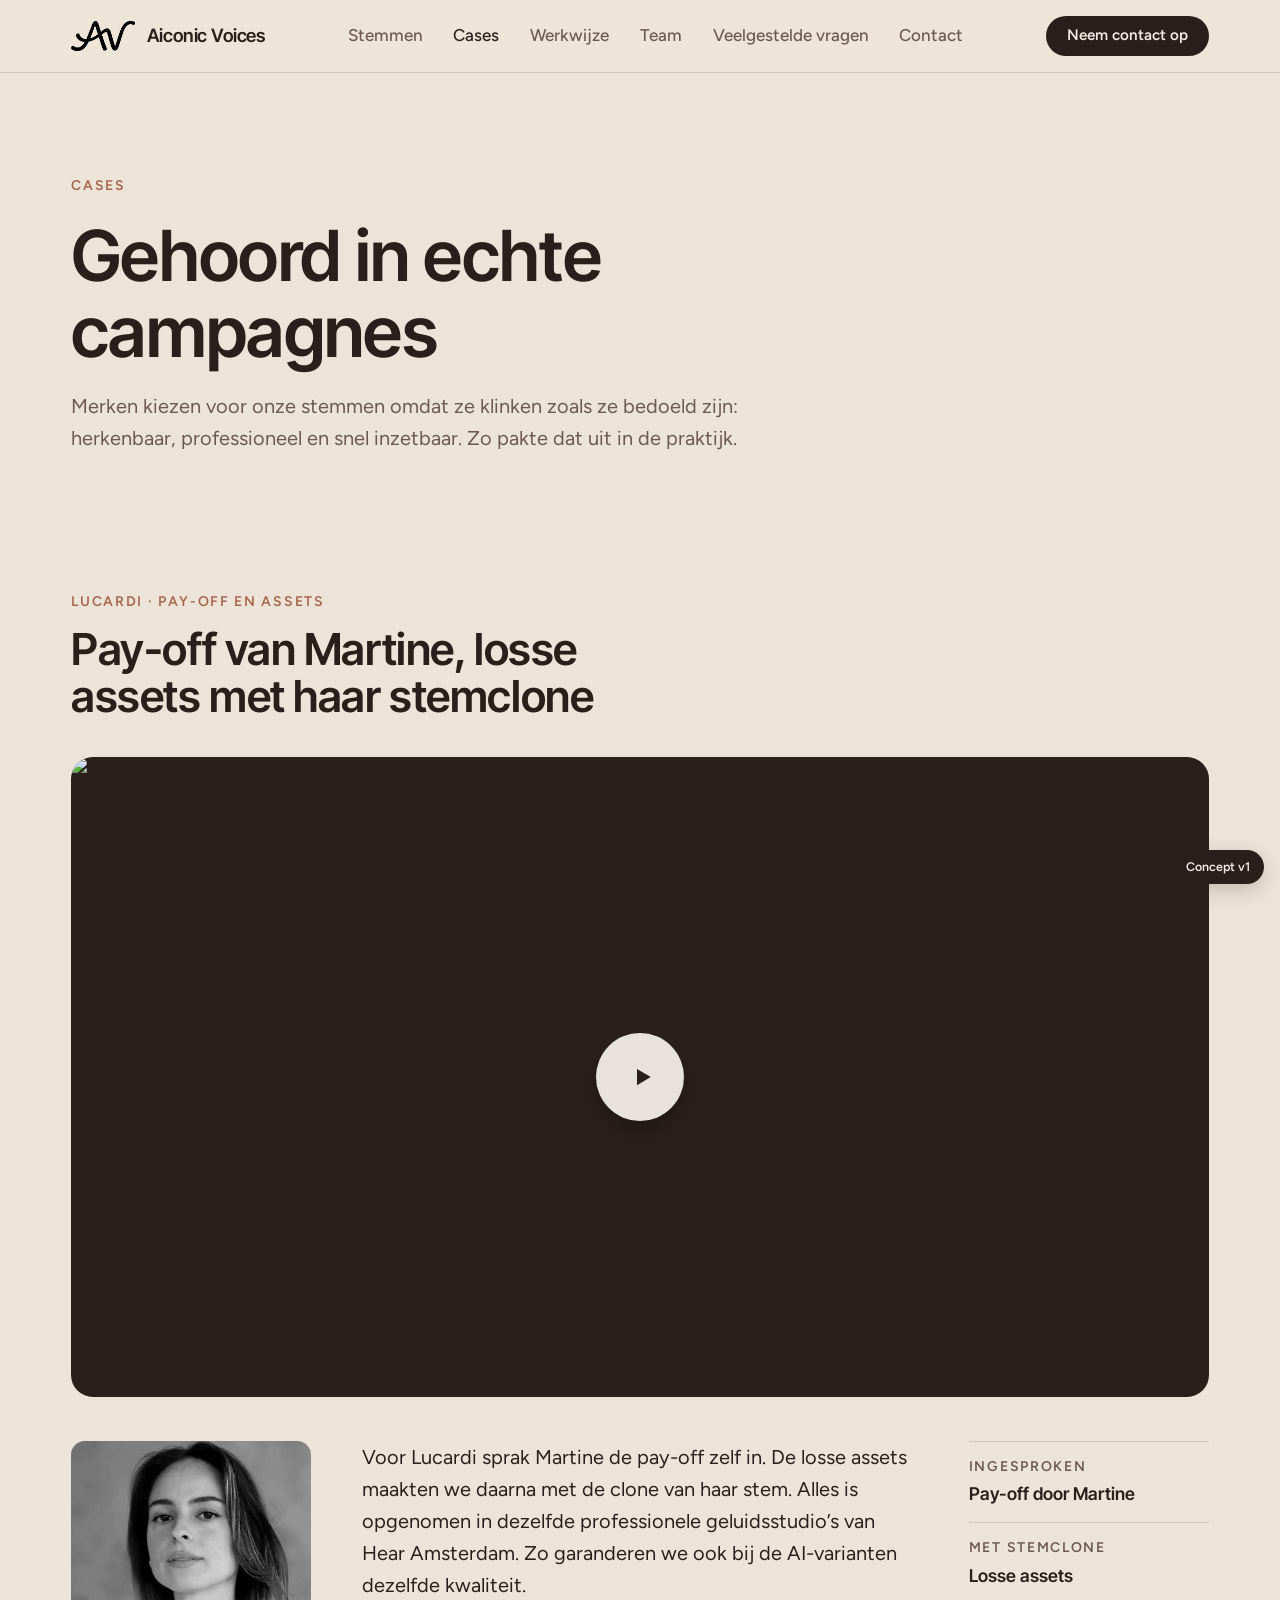
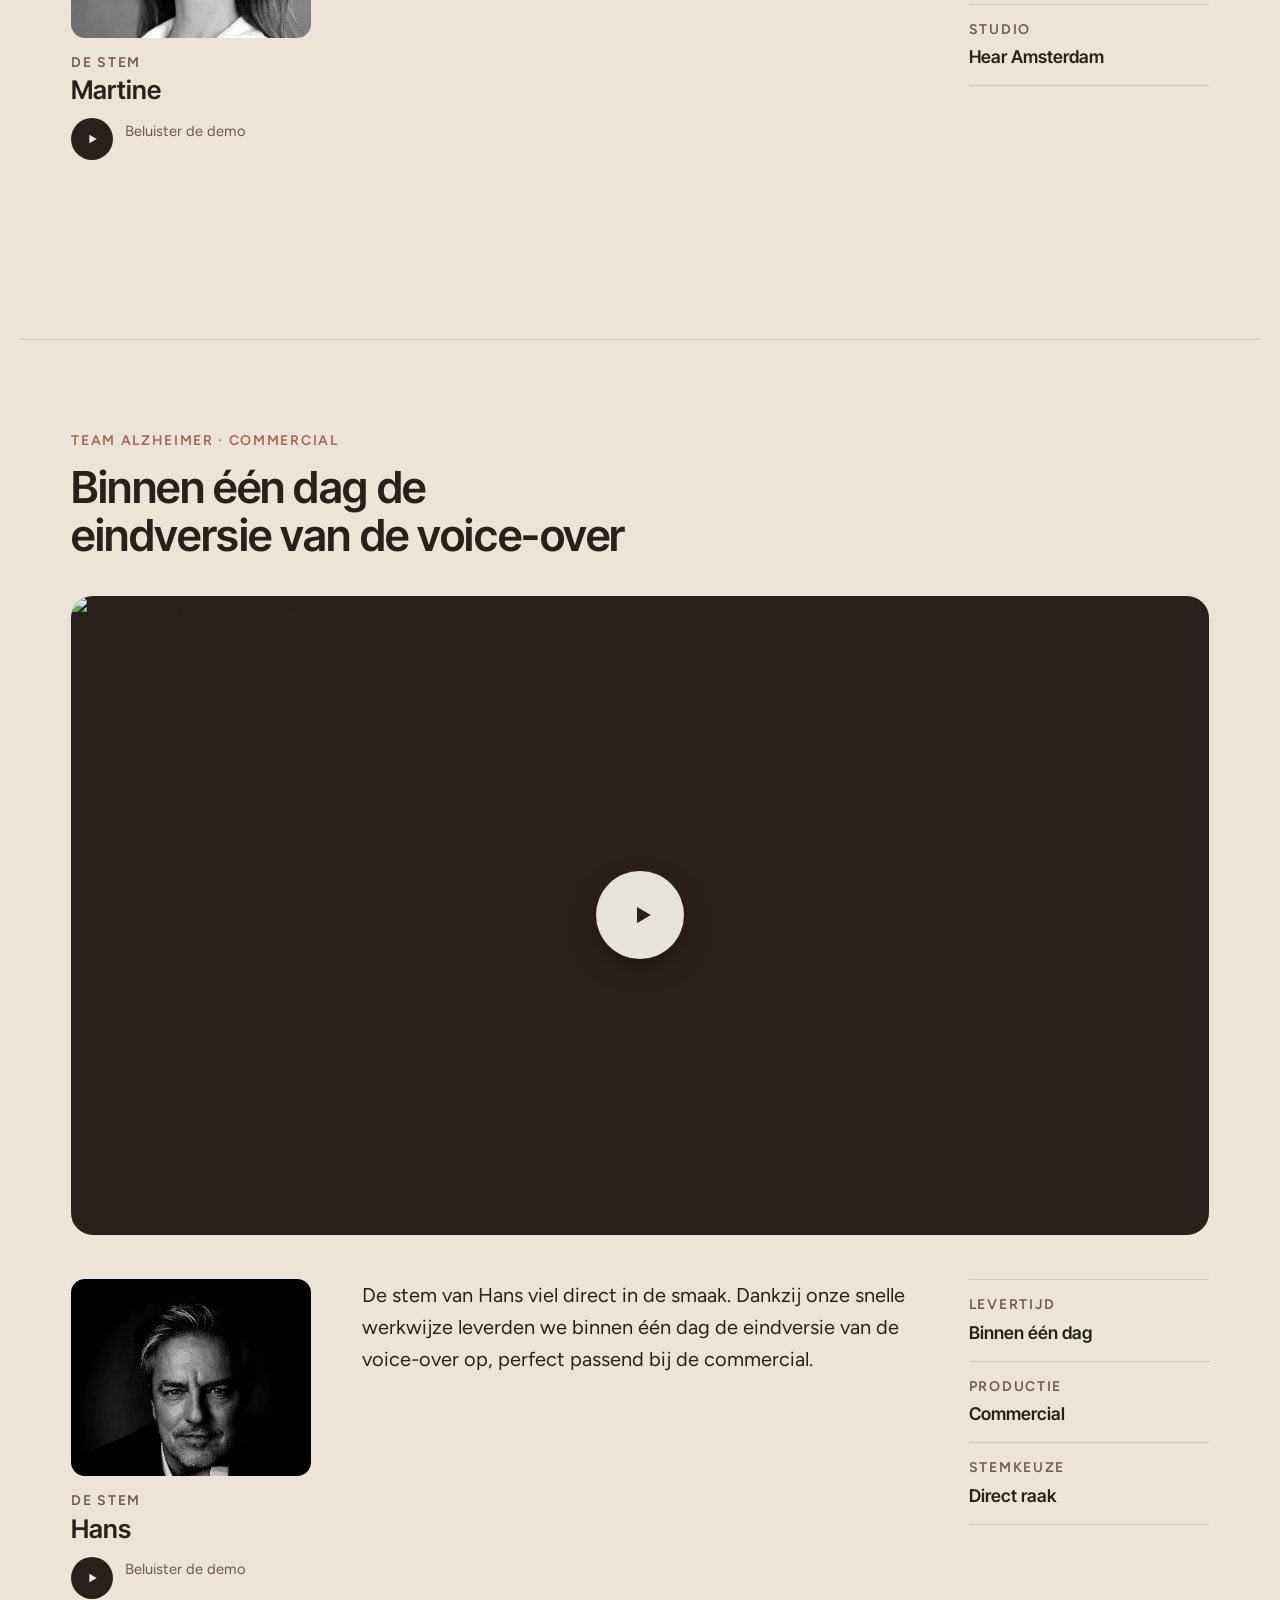
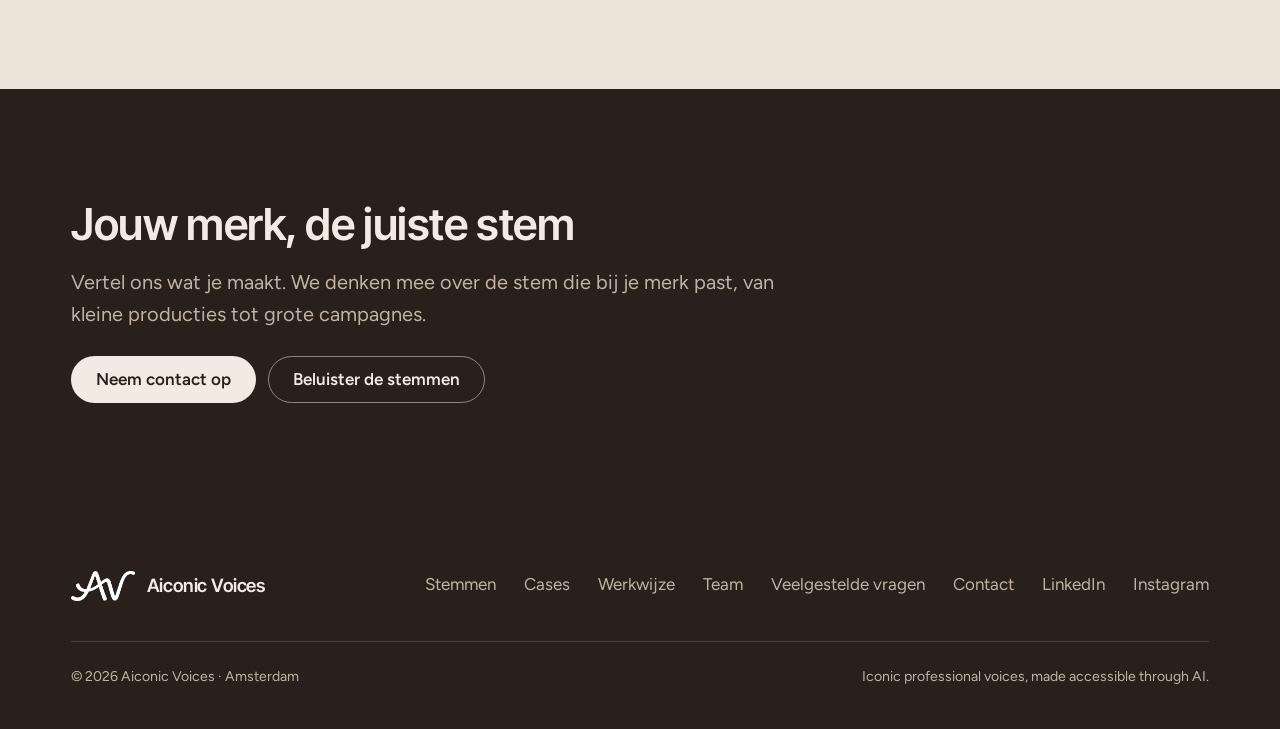
==== cases.html @ bf1f81c1 "Casespagina met Lucardi en Team Alzheimer, plus cases-blok op de homepage - cases.html: video (laadt" ====
<!doctype html>
<html lang="nl">
<head>
  <meta charset="utf-8">
  <meta name="viewport" content="width=device-width, initial-scale=1, viewport-fit=cover">
  <title>Cases · Aiconic Voices</title>
  <meta name="description" content="Cases van Aiconic Voices: zo klinken onze professionele en bekende stemmen in echte campagnes, van Lucardi tot Team Alzheimer.">
  <link rel="canonical" href="https://www.aiconicvoices.com/cases">
  <meta property="og:type" content="website">
  <meta property="og:title" content="Cases · Aiconic Voices">
  <meta property="og:description" content="Zo klinken onze stemmen in echte campagnes.">
  <meta property="og:url" content="https://www.aiconicvoices.com/cases">
  <meta property="og:locale" content="nl_NL">
  <link rel="icon" href="assets/img/logo-av.png">
  <link rel="preconnect" href="https://fonts.googleapis.com">
  <link rel="preconnect" href="https://fonts.gstatic.com" crossorigin>
  <link rel="stylesheet" href="https://fonts.googleapis.com/css2?family=Inter+Tight:wght@500;600&family=Figtree:wght@400;500;600&display=swap">
  <link rel="stylesheet" href="assets/css/style.css">
</head>
<body>
  <header class="site-header">
    <nav class="nav wrap" aria-label="Hoofdmenu">
      <a class="brand" href="index.html" aria-label="Aiconic Voices, naar de homepage">
        <img src="assets/img/logo-av.png" alt="" width="63" height="30">
        <span>Aiconic Voices</span>
      </a>
      <button class="menu-toggle" type="button" aria-expanded="false" aria-controls="nav-links" aria-label="Menu openen">
        <svg width="26" height="26" viewBox="0 0 24 24" fill="none" stroke="currentColor" stroke-width="2" stroke-linecap="round" aria-hidden="true"><path d="M4 7h16M4 12h16M4 17h16"/></svg>
      </button>
      <ul class="nav-links" id="nav-links">
        <li><a href="index.html#stemmen">Stemmen</a></li>
        <li><a href="cases.html" aria-current="page">Cases</a></li>
        <li><a href="index.html#werkwijze">Werkwijze</a></li>
        <li><a href="index.html#team">Team</a></li>
        <li><a href="index.html#faq">Veelgestelde vragen</a></li>
        <li><a href="index.html#contact">Contact</a></li>
      </ul>
      <a class="btn btn-primary" href="index.html#contact">Neem contact op</a>
    </nav>
  </header>

  <main id="top">
    <section class="cases-hero">
      <div class="wrap">
        <p class="eyebrow">Cases</p>
        <h1>Gehoord in echte campagnes</h1>
        <p class="lead">Merken kiezen voor onze stemmen omdat ze klinken zoals ze bedoeld zijn: herkenbaar, professioneel en snel inzetbaar. Zo pakte dat uit in de praktijk.</p>
      </div>
    </section>

    <article class="case" id="lucardi" aria-labelledby="lucardi-title">
      <div class="wrap">
        <header class="case-head">
          <p class="eyebrow">Lucardi · Pay-off en assets</p>
          <h2 id="lucardi-title">Pay-off van Martine, losse assets met haar stemclone</h2>
        </header>
        <div class="case-video video-embed">
          <button type="button" data-yt="2S3ieRgbjfk" aria-label="Speel de video van Lucardi af">
            <img src="https://i.ytimg.com/vi/2S3ieRgbjfk/hqdefault.jpg" alt="Still uit de video van Lucardi" width="480" height="360">
            <span class="video-play" aria-hidden="true"><svg viewBox="0 0 24 24" fill="currentColor" aria-hidden="true"><path d="M8 5.5v13l11-6.5z"/></svg></span>
          </button>
        </div>
        <div class="case-body">
          <figure class="case-voice">
            <img src="assets/img/voices/martine.jpg" alt="Portret van stemacteur Martine" width="270" height="197">
            <figcaption>
              <small>De stem</small>
              <strong>Martine</strong>
              <span class="case-voice-play">
                <button class="play" type="button" data-sample="assets/audio/martine.mp3" aria-label="Beluister de demo van Martine"><svg viewBox="0 0 24 24" fill="currentColor" aria-hidden="true"><path d="M8 5.5v13l11-6.5z"/></svg></button>
                <span class="case-voice-hint">Beluister de demo<span class="voice-status" aria-live="polite"></span></span>
              </span>
            </figcaption>
          </figure>
          <p class="case-text">Voor Lucardi sprak Martine de pay-off zelf in. De losse assets maakten we daarna met de clone van haar stem. Alles is opgenomen in dezelfde professionele geluidsstudio’s van Hear Amsterdam. Zo garanderen we ook bij de AI-varianten dezelfde kwaliteit.</p>
          <dl class="case-facts">
            <div><dt>Ingesproken</dt><dd>Pay-off door Martine</dd></div>
            <div><dt>Met stemclone</dt><dd>Losse assets</dd></div>
            <div><dt>Studio</dt><dd>Hear Amsterdam</dd></div>
          </dl>
        </div>
      </div>
    </article>

    <article class="case" id="alzheimer" aria-labelledby="alzheimer-title">
      <div class="wrap">
        <header class="case-head">
          <p class="eyebrow">Team Alzheimer · Commercial</p>
          <h2 id="alzheimer-title">Binnen één dag de eindversie van de voice-over</h2>
        </header>
        <div class="case-video video-embed">
          <button type="button" data-yt="89syvVfxDOo" aria-label="Speel de video van Team Alzheimer af">
            <img src="https://i.ytimg.com/vi/89syvVfxDOo/hqdefault.jpg" alt="Still uit de video van Team Alzheimer" width="480" height="360">
            <span class="video-play" aria-hidden="true"><svg viewBox="0 0 24 24" fill="currentColor" aria-hidden="true"><path d="M8 5.5v13l11-6.5z"/></svg></span>
          </button>
        </div>
        <div class="case-body">
          <figure class="case-voice">
            <img src="assets/img/voices/hans.jpg" alt="Portret van stemacteur Hans" width="270" height="197">
            <figcaption>
              <small>De stem</small>
              <strong>Hans</strong>
              <span class="case-voice-play">
                <button class="play" type="button" data-sample="assets/audio/hans.mp3" aria-label="Beluister de demo van Hans"><svg viewBox="0 0 24 24" fill="currentColor" aria-hidden="true"><path d="M8 5.5v13l11-6.5z"/></svg></button>
                <span class="case-voice-hint">Beluister de demo<span class="voice-status" aria-live="polite"></span></span>
              </span>
            </figcaption>
          </figure>
          <p class="case-text">De stem van Hans viel direct in de smaak. Dankzij onze snelle werkwijze leverden we binnen één dag de eindversie van de voice-over op, perfect passend bij de commercial.</p>
          <dl class="case-facts">
            <div><dt>Levertijd</dt><dd>Binnen één dag</dd></div>
            <div><dt>Productie</dt><dd>Commercial</dd></div>
            <div><dt>Stemkeuze</dt><dd>Direct raak</dd></div>
          </dl>
        </div>
      </div>
    </article>

    <section class="cases-cta">
      <div class="wrap">
        <h2>Jouw merk, de juiste stem</h2>
        <p>Vertel ons wat je maakt. We denken mee over de stem die bij je merk past, van kleine producties tot grote campagnes.</p>
        <div class="cases-cta-actions">
          <a class="btn btn-light" href="index.html#contact">Neem contact op</a>
          <a class="btn btn-outline-light" href="index.html#stemmen">Beluister de stemmen</a>
        </div>
      </div>
    </section>
  </main>

  <footer class="site-footer">
    <div class="wrap">
      <div class="footer-grid">
        <a class="brand" href="index.html"><img src="assets/img/logo-av.png" alt="" width="63" height="30"><span>Aiconic Voices</span></a>
        <ul class="footer-links">
          <li><a href="index.html#stemmen">Stemmen</a></li>
          <li><a href="cases.html">Cases</a></li>
          <li><a href="index.html#werkwijze">Werkwijze</a></li>
          <li><a href="index.html#team">Team</a></li>
          <li><a href="index.html#faq">Veelgestelde vragen</a></li>
          <li><a href="index.html#contact">Contact</a></li>
          <li><a href="#">LinkedIn</a></li>
          <li><a href="#">Instagram</a></li>
        </ul>
      </div>
      <div class="footer-bottom">
        <span>© 2026 Aiconic Voices · Amsterdam</span>
        <span>Iconic professional voices, made accessible through AI.</span>
      </div>
    </div>
  </footer>

  <div class="concept-pill">Concept v1</div>

  <script src="assets/js/main.js"></script>
</body>
</html>
---- assets/css/style.css ----
/* Aiconic Voices — warm editorial layout: zandkleurige basis, grote zwart-witportretten,
   één donkere 'studio'-band voor de stemmen. Eén bewust licht thema (huisstijl). */
:root {
  --sand: #ede4d9;      /* pagina */
  --linen: #f8f3ed;     /* rustige vlakken */
  --blush: #e3d0c2;     /* zachte accenten, badges */
  --clay: #a8644b;      /* accent (koperroze uit huidige huisstijl, iets dieper voor contrast) */
  --espresso: #2a201b;  /* tekst + donkere band */
  --muted: #6b5a50;     /* secundaire tekst */
  --line: rgba(42, 32, 27, .14);
  --on-dark: #f3ebe3;
  --on-dark-muted: #c2b2a6;

  --font-display: "Inter Tight", "Avenir Next", "Segoe UI", system-ui, sans-serif;
  --font-body: "Figtree", "Avenir Next", "Segoe UI", system-ui, sans-serif;

  --step--1: .875rem;
  --step-0: 1.0625rem;
  --step-1: 1.25rem;
  --step-2: 1.6rem;
  --step-3: clamp(1.9rem, 1.4rem + 2vw, 2.75rem);
  --step-4: clamp(2.4rem, 1.6rem + 3.6vw, 4.4rem);

  --radius: 22px;
  --radius-sm: 14px;
  --gutter: clamp(16px, 4vw, 56px);
  --max: 1240px;
  color-scheme: light;
}

*, *::before, *::after { box-sizing: border-box; }
html { scroll-behavior: smooth; scroll-padding-top: 88px; }
body {
  margin: 0;
  background: var(--sand);
  color: var(--espresso);
  font-family: var(--font-body);
  font-size: var(--step-0);
  line-height: 1.6;
  -webkit-font-smoothing: antialiased;
}
img { max-width: 100%; display: block; }
a { color: inherit; }
h1, h2, h3 {
  font-family: var(--font-display);
  font-weight: 600;
  line-height: 1.08;
  letter-spacing: -.01em;
  margin: 0;
  text-wrap: balance;
}
p { margin: 0; }
:focus-visible { outline: 2px solid var(--clay); outline-offset: 3px; border-radius: 6px; }

.wrap { max-width: var(--max); margin-inline: auto; padding-inline: var(--gutter); }
.section { padding-block: clamp(72px, 10vw, 128px); }
.eyebrow {
  font-size: var(--step--1);
  font-weight: 600;
  letter-spacing: .12em;
  text-transform: uppercase;
  color: var(--clay);
}
.lead { font-size: var(--step-1); color: var(--muted); max-width: 34em; }
.section-head { display: grid; gap: 16px; max-width: 46rem; margin-bottom: clamp(36px, 5vw, 56px); }
.section-head h2 { font-size: var(--step-3); }

/* Buttons */
.btn {
  display: inline-flex; align-items: center; gap: 10px;
  padding: 14px 24px;
  border-radius: 999px;
  font: 600 var(--step-0)/1 var(--font-body);
  text-decoration: none;
  border: 1.5px solid transparent;
  cursor: pointer;
  transition: transform .2s ease, background-color .2s ease, color .2s ease;
}
.btn:hover { transform: translateY(-1px); }
.btn-primary { background: var(--espresso); color: var(--on-dark); }
.btn-primary:hover { background: #3d2f28; }
.btn-ghost { border-color: var(--espresso); color: var(--espresso); background: transparent; }
.btn-ghost:hover { background: var(--espresso); color: var(--on-dark); }
.btn-light { background: var(--on-dark); color: var(--espresso); }

/* Header */
.site-header {
  position: sticky; top: env(safe-area-inset-top, 0px); z-index: 20;
  background: rgba(237, 228, 217, .82);
  backdrop-filter: saturate(1.4) blur(14px);
  -webkit-backdrop-filter: saturate(1.4) blur(14px);
  border-bottom: 1px solid var(--line);
}
.nav { display: flex; align-items: center; justify-content: space-between; gap: 24px; min-height: 72px; }
.brand { display: flex; align-items: center; gap: 12px; text-decoration: none; }
.brand img { height: 30px; width: auto; }
.brand span { font-family: var(--font-display); font-weight: 600; font-size: 1.15rem; letter-spacing: -.01em; }
.nav-links { display: flex; align-items: center; gap: clamp(16px, 2.4vw, 34px); list-style: none; margin: 0; padding: 0; }
.nav-links a { text-decoration: none; font-weight: 500; color: var(--muted); transition: color .2s; }
.nav-links a:hover { color: var(--espresso); }
.nav .btn { padding: 11px 20px; font-size: .95rem; }
.menu-toggle { display: none; background: none; border: 0; padding: 8px; cursor: pointer; color: var(--espresso); }

@media (max-width: 880px) {
  .menu-toggle { display: inline-flex; }
  .nav-links {
    position: absolute; inset: 72px 0 auto 0;
    flex-direction: column; align-items: flex-start; gap: 4px;
    padding: 16px var(--gutter) 24px;
    background: var(--sand); border-bottom: 1px solid var(--line);
  }
  .nav-links:not(.open) { display: none; }
  .nav-links a { display: block; padding: 10px 0; font-size: 1.15rem; color: var(--espresso); }
  .nav > .btn { display: none; }
}

/* Hero */
.hero { padding-block: clamp(48px, 8vw, 104px) clamp(56px, 8vw, 96px); overflow: hidden; }
.hero-grid { display: grid; grid-template-columns: 1.05fr 1fr; gap: clamp(40px, 6vw, 80px); align-items: center; }
.hero-copy { display: grid; gap: 28px; min-width: 0; }
.hero h1 { font-size: var(--step-4); }
.hero h1 em { font-style: normal; color: var(--clay); }
.hero-actions { display: flex; flex-wrap: wrap; gap: 12px; }
.hero-proof {
  display: grid; grid-template-columns: repeat(3, minmax(0, 1fr)); gap: 20px;
  padding: 0; margin: 8px 0 0; list-style: none;
  color: var(--muted); font-size: .92rem; line-height: 1.4;
}
.hero-proof li { padding-top: 12px; border-top: 1px solid rgba(42, 32, 27, .22); }
@media (max-width: 480px) { .hero-proof { gap: 14px; font-size: .88rem; } }

.collage { display: grid; grid-template-columns: repeat(3, 1fr); gap: 14px; height: clamp(420px, 46vw, 600px); min-width: 0; }
.collage-col { display: grid; gap: 14px; align-content: start; }
.collage-col:nth-child(2) { transform: translateY(48px); }
.collage-col:nth-child(3) { transform: translateY(-20px); }
.collage figure { margin: 0; position: relative; aspect-ratio: 4 / 5; overflow: hidden; border-radius: var(--radius); }
/* Twee lagen per plek die om beurten bovenop komen; het zichtbare gezicht wordt nooit verwisseld */
.collage img {
  position: absolute; inset: 0; width: 100%; height: 100%;
  object-fit: cover; filter: grayscale(1) contrast(1.02);
  opacity: 0; transform: scale(1.06);
  transition: opacity 1.1s ease-out, transform 1.4s cubic-bezier(.2, .7, .2, 1);
  will-change: opacity, transform;
  backface-visibility: hidden;
}
.collage img.is-visible { opacity: 1; transform: scale(1); }
.collage img.is-top { z-index: 1; }
.collage img.is-reset { transition: none; }
@media (max-width: 880px) {
  .hero-grid { grid-template-columns: 1fr; }
  .collage { height: auto; }
  .collage-col:nth-child(2), .collage-col:nth-child(3) { transform: none; }
}

/* Proof strip */
.strip { border-block: 1px solid var(--line); background: var(--linen); }
.strip-inner { display: grid; grid-template-columns: repeat(3, 1fr); }
.strip-item { padding: 28px clamp(16px, 3vw, 36px); display: grid; gap: 4px; }
.strip-item + .strip-item { border-left: 1px solid var(--line); }
.strip-item strong { font-family: var(--font-display); font-size: var(--step-1); font-weight: 600; }
.strip-item span { color: var(--muted); font-size: .95rem; }
@media (max-width: 760px) {
  .strip-inner { grid-template-columns: 1fr; }
  .strip-item + .strip-item { border-left: 0; border-top: 1px solid var(--line); }
}

/* Voices (dark studio band) */
.voices { background: var(--espresso); color: var(--on-dark); }
.voices .eyebrow { color: #d9a48c; }
.voices .lead { color: var(--on-dark-muted); }
.voice-grid { display: grid; grid-template-columns: repeat(auto-fill, minmax(165px, 1fr)); gap: 18px; }
.voice { position: relative; margin: 0; border-radius: var(--radius-sm); overflow: hidden; background: #3a2e28; }
.voice img { width: 100%; aspect-ratio: 4 / 5; object-fit: cover; filter: grayscale(1); transition: transform .5s ease, filter .5s ease; }
.voice:hover img { transform: scale(1.04); filter: grayscale(.6) sepia(.15); }
.voice-meta {
  position: absolute; inset: auto 0 0 0;
  display: flex; align-items: center; justify-content: space-between; gap: 8px;
  padding: 36px 14px 14px;
  background: linear-gradient(to top, rgba(28, 21, 18, .88), rgba(28, 21, 18, 0));
}
.voice-name { font-family: var(--font-display); font-weight: 600; font-size: 1.1rem; color: #fff; }
.voice-status { display: block; font-size: .75rem; color: var(--on-dark-muted); min-height: 1em; }
.play {
  flex: none; width: 42px; height: 42px; border-radius: 50%;
  display: grid; place-items: center;
  background: var(--on-dark); color: var(--espresso); border: 0; cursor: pointer;
  transition: transform .2s ease, background-color .2s ease;
}
.play:hover { transform: scale(1.08); background: #fff; }
.play svg { width: 16px; height: 16px; }
.voice-cta {
  border-radius: var(--radius-sm); border: 1.5px dashed rgba(243, 235, 227, .35);
  display: grid; align-content: end; gap: 10px; padding: 20px;
  aspect-ratio: 4 / 5; text-decoration: none;
  transition: border-color .2s, background-color .2s;
}
.voice-cta:hover { border-color: var(--on-dark); background: rgba(243, 235, 227, .06); }
.voice-cta strong { font-family: var(--font-display); font-size: 1.2rem; line-height: 1.2; }
.voice-cta span { color: var(--on-dark-muted); font-size: .9rem; }
.voices-foot { margin-top: 40px; display: flex; flex-wrap: wrap; align-items: center; justify-content: space-between; gap: 16px; color: var(--on-dark-muted); }
.voices-foot p { max-width: 36em; }

/* Cases: teaser op de homepage */
.proof-head { display: flex; flex-wrap: wrap; align-items: end; justify-content: space-between; gap: 20px; max-width: none; }
.proof-head > div { display: grid; gap: 16px; }
.case-cards { display: grid; grid-template-columns: repeat(2, minmax(0, 1fr)); gap: 22px; }
.case-card {
  display: grid; grid-template-rows: auto 1fr;
  background: var(--linen); border-radius: var(--radius); overflow: hidden;
  text-decoration: none; color: var(--espresso);
  transition: transform .3s ease, box-shadow .3s ease;
}
.case-card:hover { transform: translateY(-3px); box-shadow: 0 18px 40px -24px rgba(42, 32, 27, .45); }
.case-card-media { position: relative; aspect-ratio: 16 / 9; overflow: hidden; background: var(--espresso); }
.case-card-media img { width: 100%; height: 100%; object-fit: cover; transition: transform .6s ease; }
.case-card:hover .case-card-media img { transform: scale(1.03); }
.case-card-body { display: grid; gap: 6px; padding: 22px 26px 26px; align-content: start; }
.case-card-voice { display: inline-flex; align-items: center; gap: 10px; color: var(--muted); font-size: .9rem; margin-bottom: 6px; }
.case-card-voice img { width: 34px; height: 34px; border-radius: 50%; object-fit: cover; filter: grayscale(1); }
.case-card strong { font-family: var(--font-display); font-weight: 600; font-size: var(--step-2); line-height: 1.1; }
.case-card-title { color: var(--muted); }
.case-card-link { margin-top: 10px; font-weight: 600; color: var(--clay); }
.case-card-link::after { content: " \2192"; transition: margin-left .2s ease; }
.case-card:hover .case-card-link::after { margin-left: 4px; }
@media (max-width: 760px) { .case-cards { grid-template-columns: 1fr; } }

/* Gedeeld: videoknop */
.video-play {
  position: absolute; left: 50%; top: 50%; transform: translate(-50%, -50%);
  width: 68px; height: 68px; border-radius: 50%;
  display: grid; place-items: center;
  background: rgba(248, 243, 237, .92); color: var(--espresso);
  box-shadow: 0 10px 30px -10px rgba(0, 0, 0, .5);
  transition: transform .25s ease;
}
.video-play svg { width: 24px; height: 24px; margin-left: 3px; }

/* Casespagina */
.nav-links a[aria-current="page"] { color: var(--espresso); }
.cases-hero { padding-block: clamp(56px, 8vw, 104px) clamp(24px, 4vw, 48px); }
.cases-hero .wrap { display: grid; gap: 20px; }
.cases-hero h1 { font-size: var(--step-4); max-width: 13ch; }
.case { padding-block: clamp(48px, 7vw, 96px); }
.case + .case .wrap { border-top: 1px solid var(--line); padding-top: clamp(48px, 7vw, 96px); }
.case-head { display: grid; gap: 12px; max-width: 46rem; margin-bottom: clamp(24px, 3vw, 36px); }
.case-head h2 { font-size: var(--step-3); }
.case-video { position: relative; aspect-ratio: 16 / 9; border-radius: var(--radius); overflow: hidden; background: var(--espresso); }
.case-video button { all: unset; position: absolute; inset: 0; cursor: pointer; }
.case-video button img { width: 100%; height: 100%; object-fit: cover; transition: transform .8s ease, filter .4s ease; }
.case-video button:hover img { transform: scale(1.02); filter: brightness(.92); }
.case-video button:hover .video-play { transform: translate(-50%, -50%) scale(1.08); }
.case-video button:focus-visible { outline: 3px solid var(--clay); outline-offset: -3px; border-radius: var(--radius); }
.case-video .video-play { width: 88px; height: 88px; }
.case-video .video-play svg { width: 30px; height: 30px; }
.case-video iframe { position: absolute; inset: 0; width: 100%; height: 100%; border: 0; }
.case-body { display: grid; grid-template-columns: 240px minmax(0, 1fr) 240px; gap: clamp(28px, 4vw, 56px); margin-top: clamp(28px, 4vw, 44px); align-items: start; }
.case-voice { margin: 0; display: grid; gap: 14px; }
.case-voice img { width: 100%; aspect-ratio: 4 / 5; object-fit: cover; border-radius: var(--radius-sm); filter: grayscale(1); }
.case-voice figcaption { display: grid; gap: 2px; }
.case-voice small { font-size: var(--step--1); letter-spacing: .12em; text-transform: uppercase; color: var(--muted); font-weight: 600; }
.case-voice strong { font-family: var(--font-display); font-weight: 600; font-size: var(--step-2); line-height: 1.1; }
.case-voice-play { display: flex; align-items: center; gap: 12px; margin-top: 12px; }
.case-voice .play { background: var(--espresso); color: var(--on-dark); }
.case-voice .play:hover { background: #3d2f28; }
.case-voice-hint { display: grid; font-size: .92rem; color: var(--muted); }
.case-voice-hint .voice-status { font-size: .8rem; color: var(--clay); min-height: 1.2em; }
.case-text { font-size: var(--step-1); line-height: 1.6; max-width: 36em; }
.case-facts { margin: 0; display: grid; }
.case-facts div { padding: 14px 0; border-top: 1px solid var(--line); display: grid; gap: 2px; }
.case-facts div:last-child { border-bottom: 1px solid var(--line); }
.case-facts dt { font-size: var(--step--1); letter-spacing: .12em; text-transform: uppercase; color: var(--muted); font-weight: 600; }
.case-facts dd { margin: 0; font-family: var(--font-display); font-weight: 600; font-size: 1.1rem; }
@media (max-width: 1000px) {
  .case-body { grid-template-columns: 200px minmax(0, 1fr); }
  .case-facts { grid-column: 1 / -1; grid-template-columns: repeat(3, minmax(0, 1fr)); gap: 0 20px; }
  .case-facts div:last-child { border-bottom: 0; }
}
@media (max-width: 620px) {
  .case-body { grid-template-columns: 1fr; }
  .case-voice { grid-template-columns: 112px 1fr; align-items: end; }
  .case-facts { grid-template-columns: 1fr; }
  .case-facts div:last-child { border-bottom: 1px solid var(--line); }
  .case-video .video-play { width: 64px; height: 64px; }
}
.cases-cta { background: var(--espresso); color: var(--on-dark); padding-block: clamp(64px, 9vw, 112px); }
.cases-cta .wrap { display: grid; gap: 18px; }
.cases-cta h2 { font-size: var(--step-3); }
.cases-cta p { color: var(--on-dark-muted); max-width: 36em; font-size: var(--step-1); }
.cases-cta-actions { display: flex; flex-wrap: wrap; gap: 12px; margin-top: 8px; }
.btn-outline-light { border-color: rgba(243, 235, 227, .5); color: var(--on-dark); }
.btn-outline-light:hover { background: var(--on-dark); color: var(--espresso); }

/* Scrollen: video en tekst landen zacht in beeld (alleen waar de browser dit ondersteunt) */
@supports (animation-timeline: view()) {
  @media (prefers-reduced-motion: no-preference) {
    .case-video { animation: case-settle linear both; animation-timeline: view(); animation-range: entry 0% cover 35%; }
    .case-body > * { animation: case-rise linear both; animation-timeline: view(); animation-range: entry 0% cover 25%; }
    .case-card { animation: case-rise linear both; animation-timeline: view(); animation-range: entry 0% cover 25%; }
    @keyframes case-settle { from { transform: scale(.92); opacity: .5; } to { transform: none; opacity: 1; } }
    @keyframes case-rise { from { transform: translateY(28px); opacity: 0; } to { transform: none; opacity: 1; } }
  }
}

/* Snijvlak: twee overlappende cirkels, de overlap kleurt vanzelf dieper */
.venn {
  --size: min(460px, 48%);
  --overlap: calc(var(--size) * .3);
  position: relative;
  display: flex; justify-content: center; align-items: center;
}
.venn-circle {
  width: var(--size); aspect-ratio: 1; border-radius: 50%;
  display: grid; place-items: center;
  flex: none;
}
.venn-a { background: rgba(168, 100, 75, .12); border: 1.5px solid rgba(168, 100, 75, .55); }
.venn-b { background: rgba(42, 32, 27, .07); border: 1.5px solid rgba(42, 32, 27, .35); margin-left: calc(var(--overlap) * -1); }
.venn-content { display: grid; gap: 14px; text-align: center; width: 52%; }
.venn-a .venn-content { margin-right: 22%; }
.venn-b .venn-content { margin-left: 22%; }
.venn h3 { font-size: var(--step-1); }
.venn ul { list-style: none; margin: 0; padding: 0; display: grid; gap: 4px; color: var(--muted); }
.venn-core {
  position: absolute; left: 50%; top: 50%; transform: translate(-50%, -50%);
  display: grid; justify-items: center; gap: 8px;
  text-align: center;
}
.venn-core img { height: 22px; width: auto; }
.venn-core strong { font-family: var(--font-display); font-weight: 600; font-size: .95rem; line-height: 1.15; max-width: 7em; }
@media (max-width: 760px) {
  .venn { --size: min(340px, 100%); flex-direction: column; }
  .venn-b { margin-left: 0; margin-top: calc(var(--overlap) * -1); }
  .venn-content { width: 70%; gap: 10px; }
  .venn-a .venn-content { margin: 0 0 24% 0; }
  .venn-b .venn-content { margin: 24% 0 0 0; }
  .venn ul { display: flex; flex-wrap: wrap; justify-content: center; gap: 2px 14px; font-size: .95rem; }
}

/* Steps */
.steps { display: grid; grid-template-columns: repeat(4, 1fr); gap: 18px; list-style: none; padding: 0; margin: 0; counter-reset: step; }
.step { background: var(--linen); border-radius: var(--radius); padding: 28px 24px 30px; display: grid; gap: 10px; align-content: start; counter-increment: step; }
.step::before {
  content: counter(step);
  width: 38px; height: 38px; border-radius: 50%;
  display: grid; place-items: center;
  background: var(--blush); color: var(--espresso);
  font: 600 1rem/1 var(--font-display);
  margin-bottom: 8px;
}
.step h3 { font-size: var(--step-1); }
.step p { color: var(--muted); font-size: .98rem; }
@media (max-width: 960px) { .steps { grid-template-columns: repeat(2, 1fr); } }
@media (max-width: 560px) { .steps { grid-template-columns: 1fr; } }

/* Audiences */
.audiences { display: grid; grid-template-columns: 1fr 1fr; gap: 22px; margin-top: clamp(56px, 8vw, 96px); }
.audience { background: var(--linen); border-radius: var(--radius); overflow: hidden; display: grid; grid-template-rows: auto 1fr; min-width: 0; }
.audience-photos { display: grid; grid-template-columns: repeat(3, 1fr); height: 200px; }
.audience-photos img { width: 100%; height: 100%; object-fit: cover; filter: grayscale(1); }
.audience-body { padding: clamp(24px, 3.5vw, 40px); display: grid; gap: 16px; align-content: start; }
.audience h3 { font-size: var(--step-2); }
.audience > .audience-body > p { color: var(--muted); }
.checks { list-style: none; padding: 0; margin: 8px 0 0; display: grid; gap: 14px; }
.checks li { display: grid; grid-template-columns: 24px 1fr; gap: 12px; }
.checks li::before {
  content: ""; width: 22px; height: 22px; margin-top: 2px; border-radius: 50%;
  background: var(--blush) url("data:image/svg+xml,%3Csvg xmlns='http://www.w3.org/2000/svg' viewBox='0 0 24 24' fill='none' stroke='%232a201b' stroke-width='3' stroke-linecap='round' stroke-linejoin='round'%3E%3Cpath d='M6 12.5l4 4 8-9'/%3E%3C/svg%3E") center / 13px no-repeat;
}
.checks strong { display: block; font-weight: 600; }
.checks span { color: var(--muted); font-size: .97rem; }
.audience .btn { justify-self: start; margin-top: 8px; }
@media (max-width: 860px) { .audiences { grid-template-columns: 1fr; } }

/* Certified by Owner */
.certified { background: var(--blush); }
.certified-grid { display: grid; grid-template-columns: .9fr 1.1fr; gap: clamp(32px, 6vw, 80px); align-items: start; }
.seal {
  width: 132px; height: 132px; border-radius: 50%;
  border: 1.5px solid var(--espresso);
  display: grid; place-items: center; text-align: center;
  font: 600 .78rem/1.25 var(--font-body); letter-spacing: .14em; text-transform: uppercase;
  margin-bottom: 28px;
}
.seal img { height: 34px; width: auto; margin: 0 auto 6px; }
.certified h2 { font-size: var(--step-3); margin-bottom: 18px; }
.certified .lead { color: #5a4a41; }
.values { display: grid; gap: 0; }
.value { padding: 24px 0; border-top: 1px solid rgba(42, 32, 27, .2); display: grid; grid-template-columns: 180px 1fr; gap: 20px; }
.value:last-child { border-bottom: 1px solid rgba(42, 32, 27, .2); }
.value h3 { font-size: var(--step-1); }
.value p { color: #5a4a41; }
@media (max-width: 860px) {
  .certified-grid { grid-template-columns: 1fr; }
  .value { grid-template-columns: 1fr; gap: 6px; }
}

/* Team */
.team-grid { display: grid; grid-template-columns: repeat(5, 1fr); gap: 18px; }
.member { margin: 0; display: grid; gap: 14px; align-content: start; }
.member img { width: 100%; aspect-ratio: 4 / 5; object-fit: cover; border-radius: var(--radius); filter: grayscale(1); }
.member figcaption { display: grid; gap: 2px; }
.member strong { font-family: var(--font-display); font-weight: 600; font-size: 1.12rem; }
.member span { color: var(--muted); font-size: .92rem; }
.member a { font-size: .88rem; font-weight: 600; color: var(--clay); text-decoration: none; margin-top: 4px; }
.member a:hover { text-decoration: underline; }
@media (max-width: 1000px) { .team-grid { grid-template-columns: repeat(3, 1fr); } }
@media (max-width: 620px) { .team-grid { grid-template-columns: repeat(2, 1fr); } }

/* FAQ */
.faq { background: var(--linen); }
.faq-grid { display: grid; grid-template-columns: .8fr 1.2fr; gap: clamp(32px, 6vw, 88px); align-items: start; }
.faq-aside { position: sticky; top: 104px; display: grid; gap: 18px; }
.faq-aside h2 { font-size: var(--step-3); }
.faq-aside p { color: var(--muted); }
.faq-group + .faq-group { margin-top: 40px; }
.faq-group h3 { font-size: var(--step--1); font-family: var(--font-body); letter-spacing: .12em; text-transform: uppercase; color: var(--clay); margin-bottom: 8px; }
details { border-bottom: 1px solid var(--line); }
summary {
  list-style: none; cursor: pointer;
  display: flex; justify-content: space-between; align-items: center; gap: 20px;
  padding: 20px 0;
  font-family: var(--font-display); font-size: 1.18rem; font-weight: 500; line-height: 1.3;
}
summary::-webkit-details-marker { display: none; }
summary::after {
  content: ""; flex: none; width: 30px; height: 30px; border-radius: 50%;
  background: var(--blush) url("data:image/svg+xml,%3Csvg xmlns='http://www.w3.org/2000/svg' viewBox='0 0 24 24' fill='none' stroke='%232a201b' stroke-width='2.5' stroke-linecap='round'%3E%3Cpath d='M12 6v12M6 12h12'/%3E%3C/svg%3E") center / 14px no-repeat;
  transition: transform .25s ease;
}
details[open] summary::after { transform: rotate(45deg); }
details > div { padding: 0 48px 24px 0; color: var(--muted); display: grid; gap: 12px; max-width: 40em; }
@media (max-width: 860px) {
  .faq-grid { grid-template-columns: 1fr; }
  .faq-aside { position: static; }
  details > div { padding-right: 0; }
}

/* Contact */
.contact-grid { display: grid; grid-template-columns: 1fr 1.1fr; gap: clamp(32px, 6vw, 80px); }
.contact-info { display: grid; gap: 28px; align-content: start; }
.contact-info h2 { font-size: var(--step-3); }
.contact-list { list-style: none; padding: 0; margin: 0; display: grid; gap: 18px; }
.contact-list li { display: grid; gap: 2px; }
.contact-list small { font-size: var(--step--1); letter-spacing: .12em; text-transform: uppercase; color: var(--muted); font-weight: 600; }
.contact-list a, .contact-list span { font-size: var(--step-1); text-decoration: none; }
.contact-list a:hover { color: var(--clay); }
.form { background: var(--linen); border-radius: var(--radius); padding: clamp(24px, 4vw, 44px); display: grid; gap: 18px; }
.form-row { display: grid; grid-template-columns: 1fr 1fr; gap: 18px; }
.field { display: grid; gap: 6px; min-width: 0; }
.field label { font-weight: 600; font-size: .92rem; }
.field input, .field select, .field textarea {
  font: inherit; color: var(--espresso);
  background: #fff; border: 1.5px solid var(--line); border-radius: 12px;
  padding: 12px 14px; width: 100%;
  transition: border-color .2s;
}
.field input:focus, .field select:focus, .field textarea:focus { outline: none; border-color: var(--clay); }
.field textarea { min-height: 130px; resize: vertical; }
.form .btn { justify-self: start; }
.form-note { font-size: .9rem; color: var(--muted); }
@media (max-width: 860px) { .contact-grid { grid-template-columns: 1fr; } }
@media (max-width: 520px) { .form-row { grid-template-columns: 1fr; } }

/* Footer */
.site-footer { background: var(--espresso); color: var(--on-dark-muted); padding-block: 56px 40px; }
.footer-grid { display: flex; flex-wrap: wrap; justify-content: space-between; gap: 32px; }
.site-footer .brand img { filter: invert(1) brightness(1.6); }
.site-footer .brand span { color: var(--on-dark); }
.footer-links { display: flex; flex-wrap: wrap; gap: 12px 28px; list-style: none; padding: 0; margin: 0; }
.footer-links a { text-decoration: none; }
.footer-links a:hover { color: var(--on-dark); }
.footer-bottom { margin-top: 40px; padding-top: 24px; border-top: 1px solid rgba(243, 235, 227, .15); display: flex; flex-wrap: wrap; justify-content: space-between; gap: 12px; font-size: .88rem; }

/* Concept label */
.concept-pill {
  position: fixed; right: 16px; bottom: calc(16px + env(safe-area-inset-bottom, 0px)); z-index: 30;
  background: var(--espresso); color: var(--on-dark);
  font-size: .78rem; font-weight: 600; padding: 7px 14px; border-radius: 999px;
  box-shadow: 0 6px 20px rgba(42, 32, 27, .2);
}

/* Motion */
@media (prefers-reduced-motion: no-preference) {
  .collage figure { animation: rise .9s cubic-bezier(.2, .7, .2, 1) both; }
  .collage-col:nth-child(2) figure { animation-delay: .12s; }
  .collage-col:nth-child(3) figure { animation-delay: .24s; }
  @keyframes rise { from { transform: translateY(18px); } to { transform: none; } }
}
@media (prefers-reduced-motion: reduce) {
  html { scroll-behavior: auto; }
  *, *::before, *::after { transition: none !important; animation: none !important; }
}
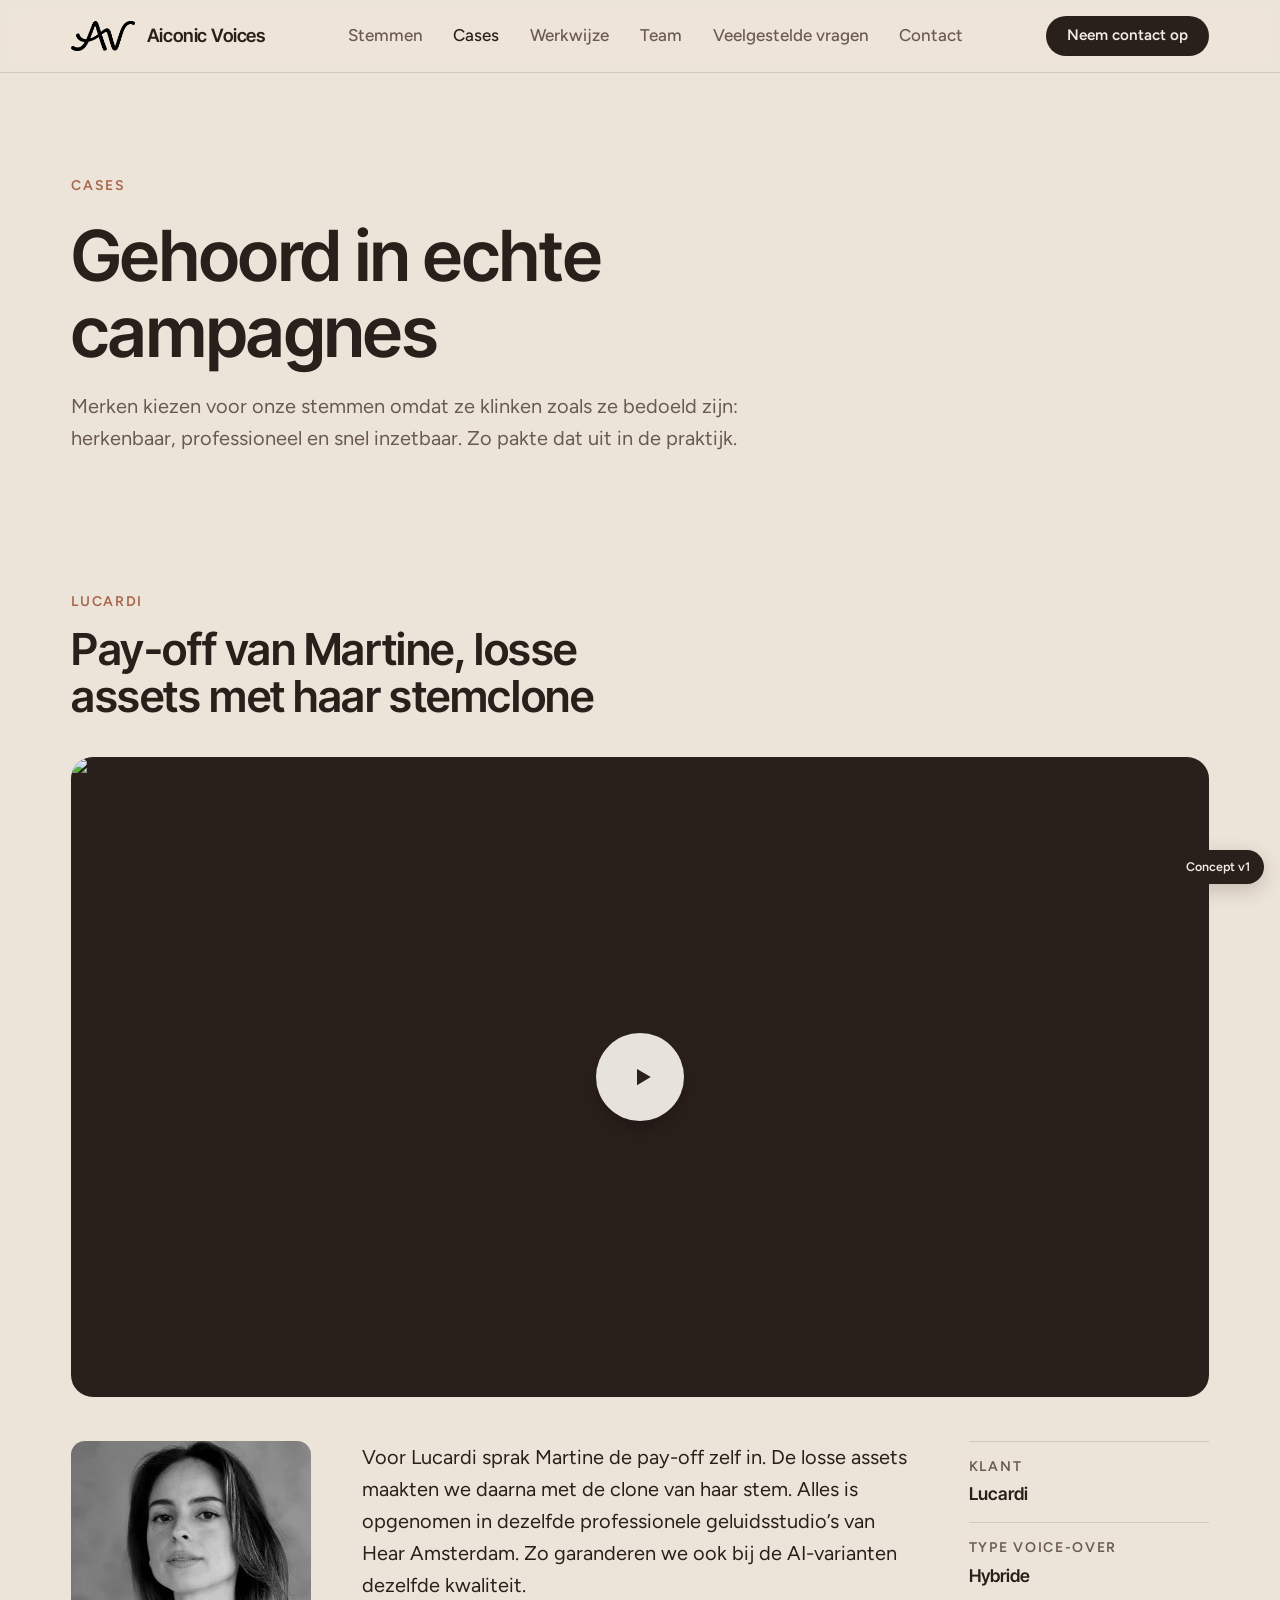
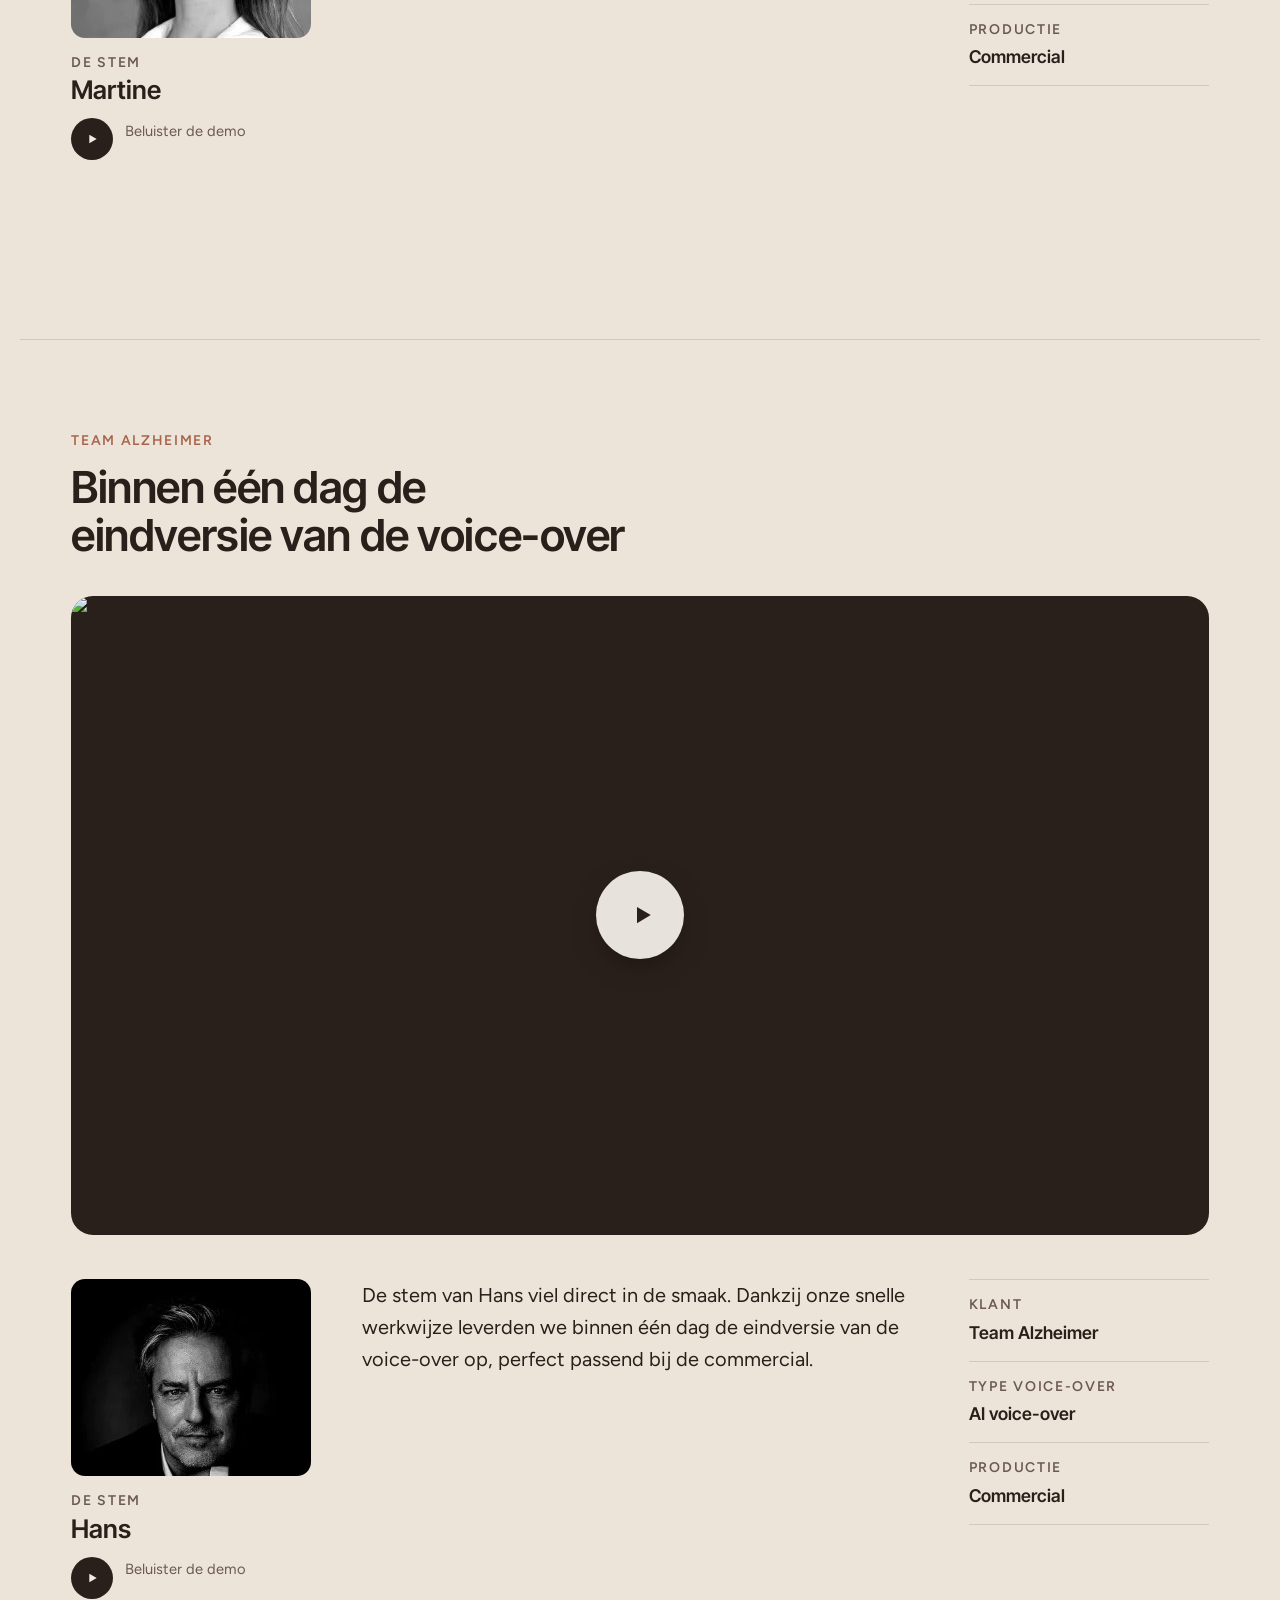
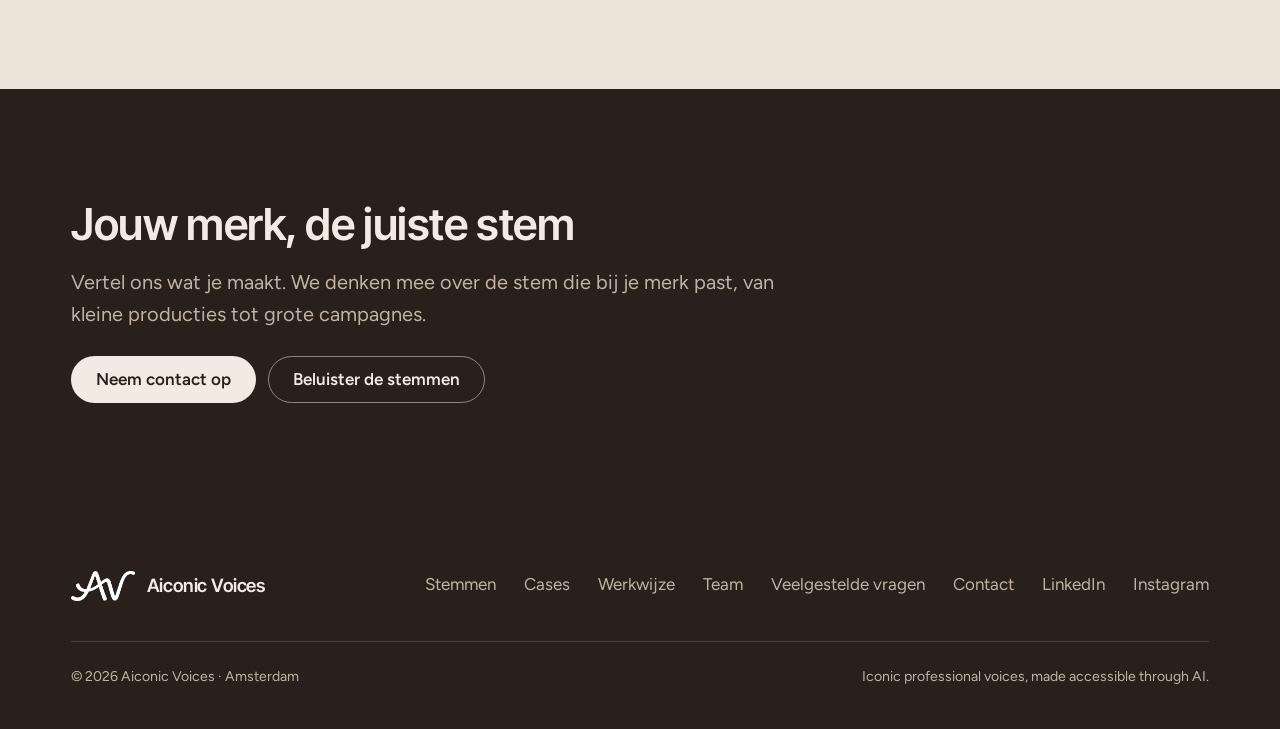
==== commit 339b19a3: "Cases: kenmerken consistent (klant, type voice-over, productie) Co-Authored-By: Claude Opus 5.5 <nor" ====
--- a/cases.html
+++ b/cases.html
@@ -51,7 +51,7 @@
     <article class="case" id="lucardi" aria-labelledby="lucardi-title">
       <div class="wrap">
         <header class="case-head">
-          <p class="eyebrow">Lucardi · Pay-off en assets</p>
+          <p class="eyebrow">Lucardi</p>
           <h2 id="lucardi-title">Pay-off van Martine, losse assets met haar stemclone</h2>
         </header>
         <div class="case-video video-embed">
@@ -74,9 +74,9 @@
           </figure>
           <p class="case-text">Voor Lucardi sprak Martine de pay-off zelf in. De losse assets maakten we daarna met de clone van haar stem. Alles is opgenomen in dezelfde professionele geluidsstudio’s van Hear Amsterdam. Zo garanderen we ook bij de AI-varianten dezelfde kwaliteit.</p>
           <dl class="case-facts">
-            <div><dt>Ingesproken</dt><dd>Pay-off door Martine</dd></div>
-            <div><dt>Met stemclone</dt><dd>Losse assets</dd></div>
-            <div><dt>Studio</dt><dd>Hear Amsterdam</dd></div>
+            <div><dt>Klant</dt><dd>Lucardi</dd></div>
+            <div><dt>Type voice-over</dt><dd>Hybride</dd></div>
+            <div><dt>Productie</dt><dd>Commercial</dd></div>
           </dl>
         </div>
       </div>
@@ -85,7 +85,7 @@
     <article class="case" id="alzheimer" aria-labelledby="alzheimer-title">
       <div class="wrap">
         <header class="case-head">
-          <p class="eyebrow">Team Alzheimer · Commercial</p>
+          <p class="eyebrow">Team Alzheimer</p>
           <h2 id="alzheimer-title">Binnen één dag de eindversie van de voice-over</h2>
         </header>
         <div class="case-video video-embed">
@@ -108,9 +108,9 @@
           </figure>
           <p class="case-text">De stem van Hans viel direct in de smaak. Dankzij onze snelle werkwijze leverden we binnen één dag de eindversie van de voice-over op, perfect passend bij de commercial.</p>
           <dl class="case-facts">
-            <div><dt>Levertijd</dt><dd>Binnen één dag</dd></div>
+            <div><dt>Klant</dt><dd>Team Alzheimer</dd></div>
+            <div><dt>Type voice-over</dt><dd>AI voice-over</dd></div>
             <div><dt>Productie</dt><dd>Commercial</dd></div>
-            <div><dt>Stemkeuze</dt><dd>Direct raak</dd></div>
           </dl>
         </div>
       </div>
